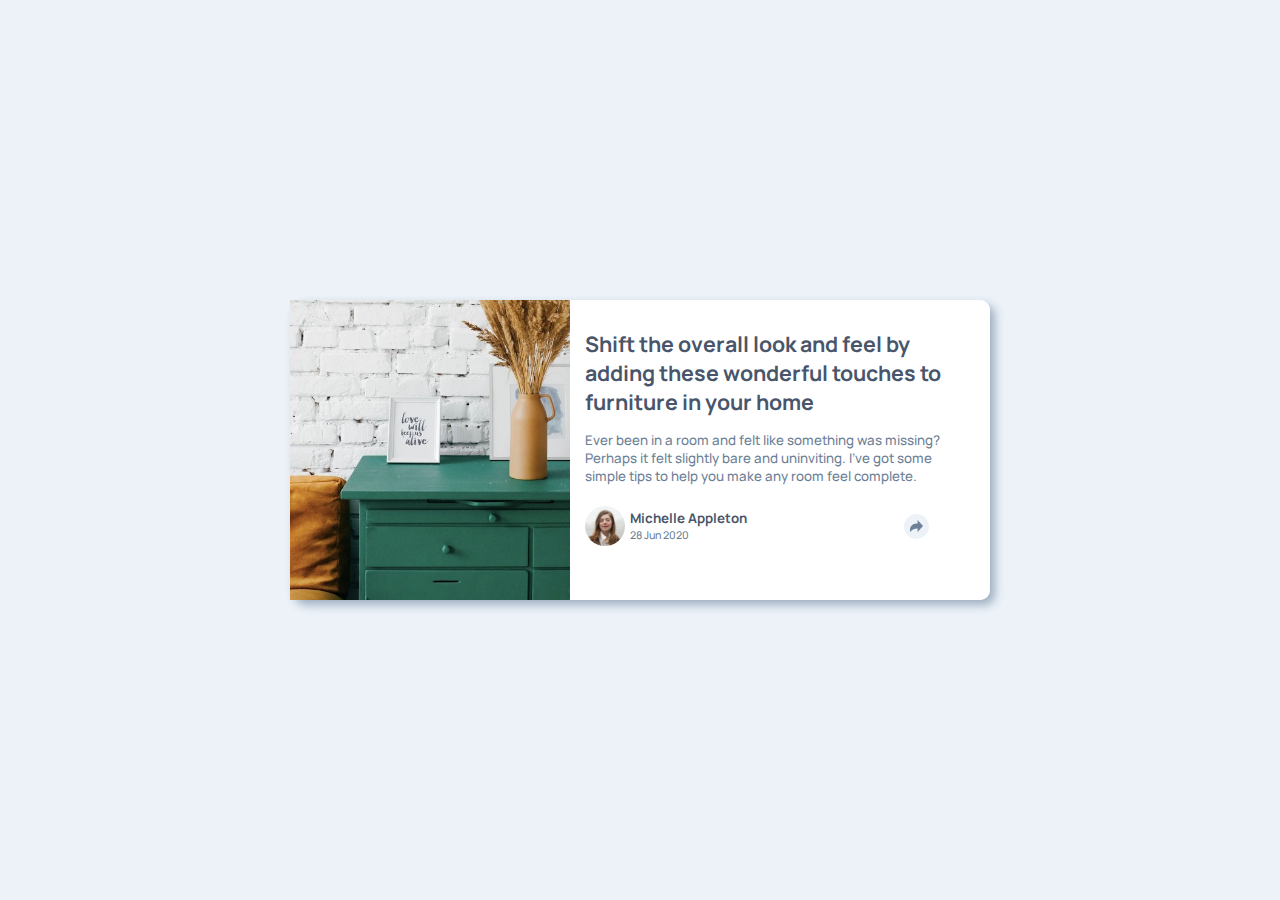
==== article_preview_component/index.html @ 6c837527 "Add: Desktop design" ====
<!DOCTYPE html>
<html lang="en">
<head>
  <meta charset="UTF-8">
  <meta name="viewport" content="width=device-width, initial-scale=1.0"> <!-- displays site properly based on user's device -->

  <link rel="icon" type="image/png" sizes="32x32" href="./images/favicon-32x32.png">
  <link rel="stylesheet" href="css/article.css">
  <title>Frontend Mentor | Article preview component</title>

  <!-- Feel free to remove these styles or customise in your own stylesheet 👍 -->
  <style>
    .attribution { font-size: 11px; text-align: center; }
    .attribution a { color: hsl(228, 45%, 44%); }
  </style>
</head>
<body>

  <main>
    <section class="card">
      <figure class="card-img">
        <img src="images/drawers.jpg" alt="">
      </figure>

      <section class="card-content">
        <div class="card-content--title">
          <h1>Shift the overall look and feel by adding these wonderful 
            touches to furniture in your home</h1>
        </div>
        <div class="card-content--description">
          <h2>Ever been in a room and felt like something was missing? Perhaps 
            it felt slightly bare and uninviting. I’ve got some simple tips 
            to help you make any room feel complete.</h2>
        </div>
        <footer>
          <div class="card-author">
            <figure><img src="images/avatar-michelle.jpg" alt=""></figure>
           <div class="card-content--info">
            <h3>Michelle Appleton</h3>
            <h4>28 Jun 2020</h4>
           </div>
          </div>
          <div class="card-content--share">
            <figure class="share-img">
              <img src="images/icon-share.svg" alt="">
            </figure>
          </div>
        </footer>
      </section>
    </section>
  </main>
 
  <!-- <div class="attribution">
    Challenge by <a href="https://www.frontendmentor.io?ref=challenge" target="_blank">Frontend Mentor</a>. 
    Coded by <a href="#">Francisco Javier Moreno Hinojosa</a>.
  </div> -->
</body>
</html>
---- article_preview_component/css/article.css ----
@import url('https://fonts.googleapis.com/css2?family=Manrope:wght@500;700&display=swap');
/* variables */
:root{
    --primary-color: hsl(217, 19%, 35%);
    --secondary-color: hsl(214, 17%, 51%);
    --tertiary-color: hsl(212, 23%, 69%);
    --background-color: hsl(210, 46%, 95%);
    --font-family: 'Manrope', sans-serif;
}

html, body {
    padding: 0;
    margin: 0;
}

body{
    width: 100%;
    height: -web-kit-fill-available;
    height: 100vh;
    display: grid;
    place-items: center;
    background-color: var(--background-color);
    font-size: 13px;
}

h1{
    font-size: 16pt;
    font-weight: 700;
    color: var(--primary-color);
}

h2 {
    font-size: 10pt;
    font-weight: 500;
    color: var(--secondary-color);
}

h3 {
    font-size: 10pt;
    font-weight: 700;
    color: var(--primary-color)
}

h4 {
    font-size: 8pt;
    font-weight: 500;
    color: var(--secondary-color);
    margin-top: -12px;
}

main {
    /* width: 100%;
    height: -web-kit-fill-available;
    height: 100vh;
    display: grid;
    place-items: center;
    background-color: var(--background-color);
    font-size: 13px; */
}

.card{
    width: 700px;
    margin: auto;
    display: grid;
    grid-template-columns: 40% 60%;
    border-radius: 10px;
    box-shadow: 5px 5px 10px 0px var(--tertiary-color);
}

.card-img{
    height: 300px;
    margin: 0;
    width: 400px;
    overflow: hidden;
}
.card-img img{
    width: 100%;
}

.card-content{
    padding: 15px;
    font-family: var(--font-family);
    background-color: white;
    border-radius: inherit;
    border-top-left-radius: unset;
    border-bottom-left-radius: unset;

}

.card-content--info{
    padding-left: 5px;
}

.card-content--share{
    display: grid;
    place-self: center;
    width: 25px;
    height: 25px;
    background: var(--background-color);
    border-radius: 50%;
    /* border: 1px solid red; */
}

.card-author{
    display: flex;
}
.card-author figure{
    width: 40px;
    height: 40px;
    margin: auto 0;
    overflow: hidden;
    border-radius: 50%;
}

.card-author figure img{
    width: 100%;
}

.share-img{
    margin: 6px;
    display: grid;
    place-self: center;
}

.share-img img {
    /* margin: auto 4px; */
    width: 100%;
}

footer{
    display: grid;
    grid-template-columns: 70% 30%;
}
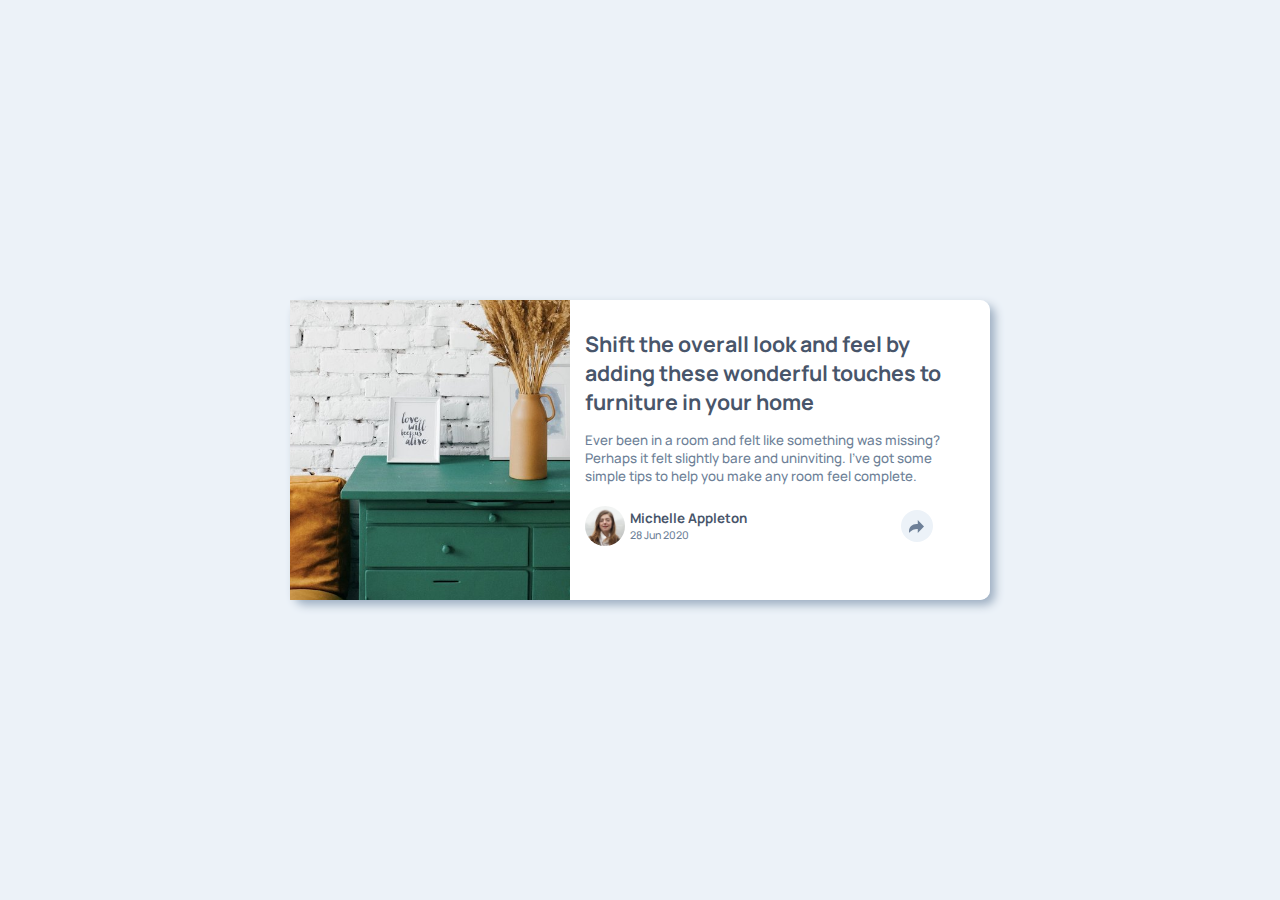
==== commit 653ca5f6: "Add: Responsive design, popup" ====
--- a/article_preview_component/index.html
+++ b/article_preview_component/index.html
@@ -32,7 +32,7 @@
             it felt slightly bare and uninviting. I’ve got some simple tips 
             to help you make any room feel complete.</h2>
         </div>
-        <footer>
+        <footer id="footer">
           <div class="card-author">
             <figure><img src="images/avatar-michelle.jpg" alt=""></figure>
            <div class="card-content--info">
@@ -42,8 +42,21 @@
           </div>
           <div class="card-content--share">
             <figure class="share-img">
-              <img src="images/icon-share.svg" alt="">
+              <span class="icon share-icon"></span>
+              <!-- <svg xmlns="http://www.w3.org/2000/svg" width="15" height="13"><path fill="#6E8098" d="M15 6.495L8.766.014V3.88H7.441C3.33 3.88 0 7.039 0 10.936v2.049l.589-.612C2.59 10.294 5.422 9.11 8.39 9.11h.375v3.867L15 6.495z"/></svg> -->
             </figure>
+          </div>
+          <div class="popup">
+           <div class="popup-content">
+             <section class="popup-content-title">
+              <span>share</span>
+             </section>
+            <section class="popup-content-social">
+              <img src="images/icon-facebook.svg" alt="">
+              <img src="images/icon-twitter.svg" alt="">
+              <img src="images/icon-pinterest.svg" alt="">
+            </section>
+           </div>
           </div>
         </footer>
       </section>
@@ -54,5 +67,6 @@
     Challenge by <a href="https://www.frontendmentor.io?ref=challenge" target="_blank">Frontend Mentor</a>. 
     Coded by <a href="#">Francisco Javier Moreno Hinojosa</a>.
   </div> -->
+  <script src="js/main.js"></script>
 </body>
 </html>--- a/article_preview_component/css/article.css
+++ b/article_preview_component/css/article.css
@@ -1,4 +1,5 @@
 @import url('https://fonts.googleapis.com/css2?family=Manrope:wght@500;700&display=swap');
+@import url('https://fonts.googleapis.com/css2?family=Manrope:wght@200&display=swap');
 /* variables */
 :root{
     --primary-color: hsl(217, 19%, 35%);
@@ -94,8 +95,8 @@
 .card-content--share{
     display: grid;
     place-self: center;
-    width: 25px;
-    height: 25px;
+    width: 32px;
+    height: 32px;
     background: var(--background-color);
     border-radius: 50%;
     /* border: 1px solid red; */
@@ -130,4 +131,151 @@
 footer{
     display: grid;
     grid-template-columns: 70% 30%;
+}
+.popup{
+    display: none;
+    background-color: var(--primary-color);
+    position: absolute;
+    right: -12px;
+    width: 230px;
+    top: -35px;
+}
+
+.popup-content::after{
+    content: "";
+    position: absolute;
+    top: 100%;
+    left: 49%;
+    margin-left: -5px;
+    border-width: 10px;
+    border-style: solid;
+    border-color: var(--primary-color) transparent transparent transparent;
+}
+
+.popup-content{
+    padding: 10px;
+    margin: 0%;
+    width: 100%;
+    display: flex;
+    align-items: center;
+    justify-content: space-evenly;
+    background-color: var(--primary-color);
+    position: absolute;
+    top: -27px;
+    left: 34px;
+    border-radius: 5px;
+    height: 30px;
+}
+
+.show{
+    display: inline-block;
+}
+
+.icon{
+    width: 15px;
+    height: 13px;
+    background-size: cover;
+}
+.share-icon{
+    background-image: url('/article_preview_component/images/icon-share.svg');
+}
+.selected{
+    background-color: var(--secondary-color);
+}
+.selected-icon{
+    filter: brightness(0) invert(1);
+}
+.popup span{
+    text-transform: uppercase;
+    color: white;
+    font-weight: 200;
+    opacity: .7;
+    letter-spacing: 5px;
+}
+
+.popup-content-social{
+    display: inline-flex;
+    width: 50%;
+    justify-content: space-around
+}
+
+.popup-content-title{
+    display: inline-block;
+    width: 50%;
+    text-align: center;
+}
+
+.relative{
+    position: relative;
+}
+
+@media screen and (max-width: 600px){
+    h2{
+        font-size: 11pt;
+    }
+    .card{
+        display: block;
+        margin: 0 auto;
+        width: 400px;
+        position: relative;
+    }
+    .card-img{
+        border-radius: 10px;
+        border-bottom-left-radius: 0;
+        border-bottom-right-radius: 0;
+    }
+    .card-content{
+        border-bottom-left-radius: 10px;
+        padding: 25px;
+    }
+    .card-content--share{
+        position: inherit;
+        z-index: 1;
+    }
+    .card-author{
+        justify-content: center;
+        padding-bottom: 12px;
+    }
+    .card-author figure{
+        margin-right: 15px;
+    }
+    .icon{
+        width: 15px;
+        height: 12px;
+        padding-bottom: 3px;
+        background-size: contain;
+        background-repeat: no-repeat;
+    }
+
+    .show{
+        width: 100%;
+        height: 100%;
+        left: 0;
+        top: 0;
+        border-bottom-left-radius: 10px;
+        border-bottom-right-radius: 10px;
+    }
+    footer{
+        width: 400px;
+        padding-left: -15px;
+        margin-left: -25px;
+        margin-bottom: -25px;
+    }
+    .popup-content{
+        padding: 0;
+        top: 0;
+        height: unset;
+        height: 100%;
+        left: 0;
+        width: 70%;
+    }
+    .relative{
+        /* position: absolute; */
+        /* bottom: 0;
+        left: 0 */
+    }
+
+    .popup-content::after{
+        content: none;
+    }
 }